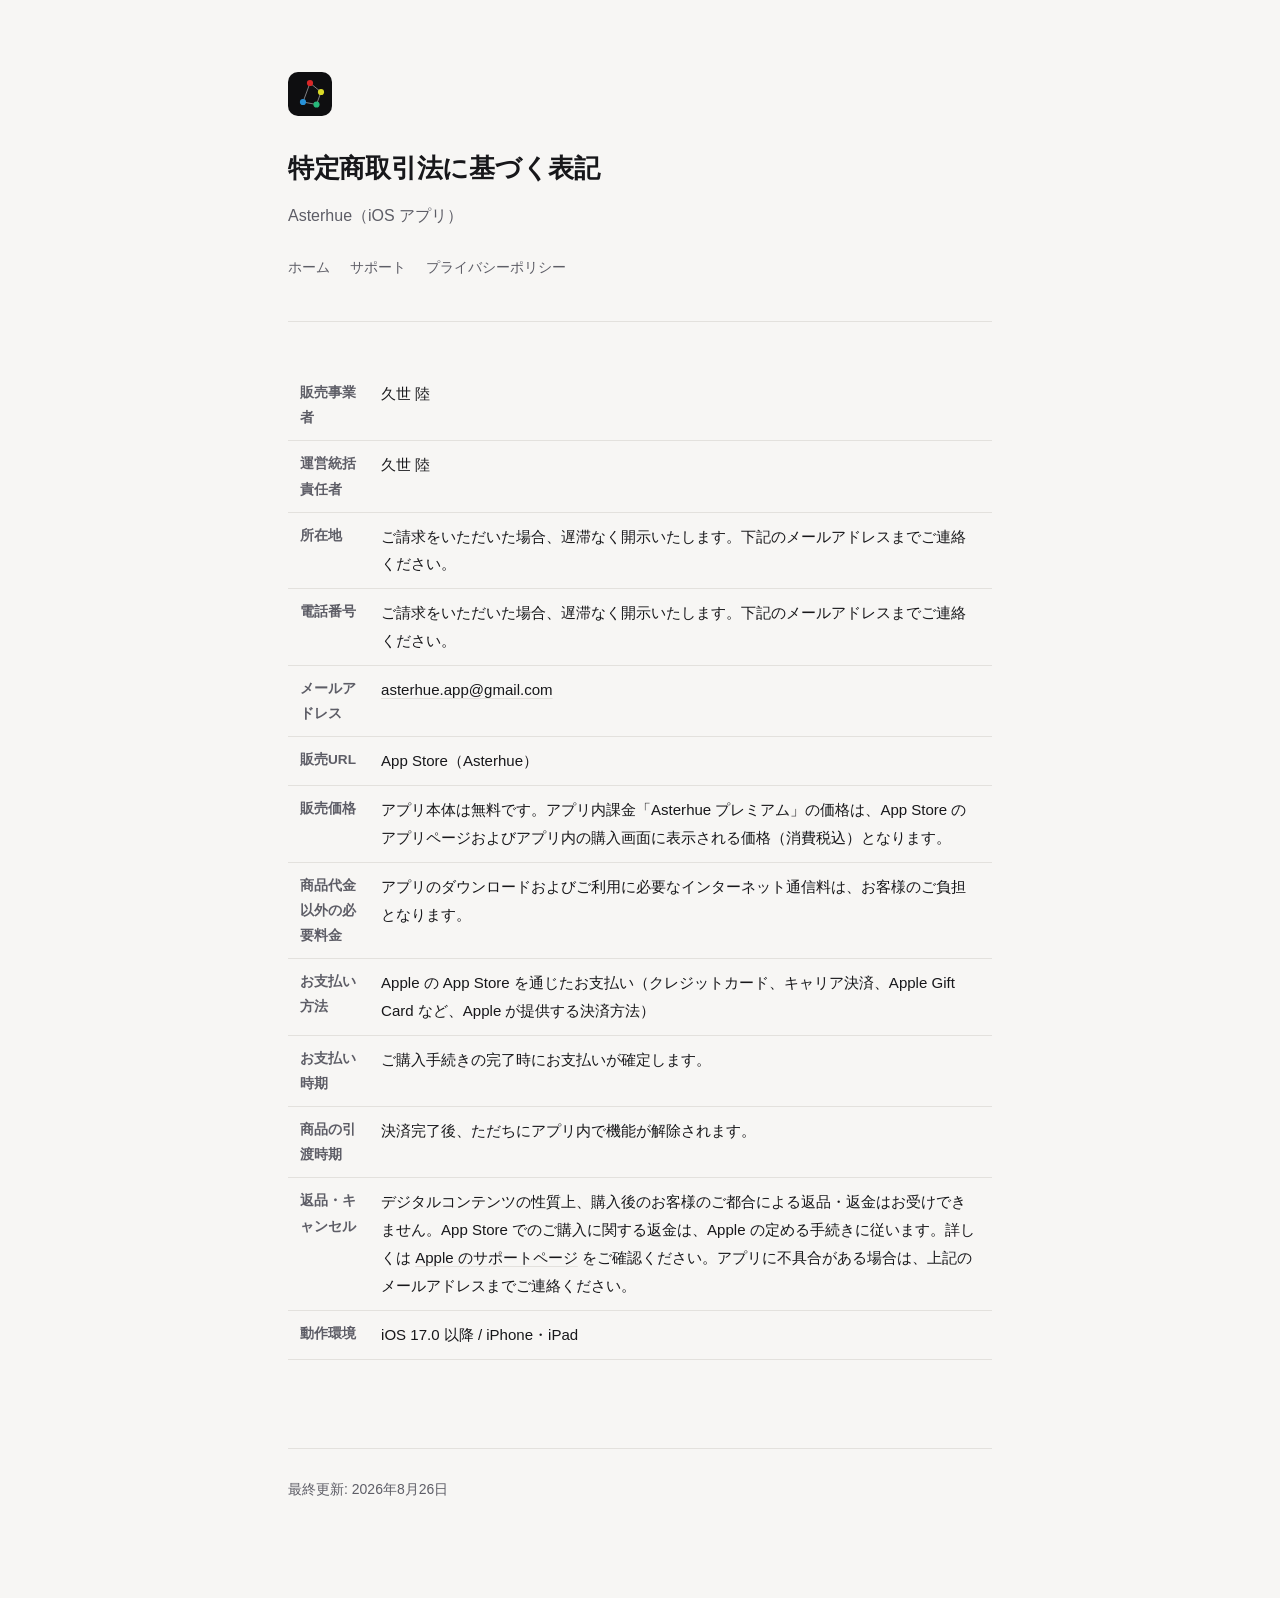
==== tokushoho.html @ fd99e1c4 "Update site — 2026-08-30 17:23" ====
<!doctype html>
<html lang="ja">
<head>
<meta charset="utf-8">
<meta name="viewport" content="width=device-width, initial-scale=1">
<title>特定商取引法に基づく表記 — Asterhue</title>
<link rel="stylesheet" href="style.css">
</head>
<body>
<div class="wrap">

<header id="top">
  <svg class="mark" width="44" height="44" viewBox="0 0 44 44" fill="none" xmlns="http://www.w3.org/2000/svg" aria-hidden="true">
    <rect width="44" height="44" rx="10" fill="#0E0E10"/>
    <path d="M22 11 L33 20 L28.5 32.5 L15 30 Z" stroke="#F2F2F4" stroke-width="0.9" stroke-opacity="0.55" fill="none"/>
    <circle cx="22" cy="11" r="3.1" fill="#D92727"/>
    <circle cx="33" cy="20" r="3.1" fill="#D9D927"/>
    <circle cx="28.5" cy="32.5" r="3.1" fill="#27B87A"/>
    <circle cx="15" cy="30" r="3.1" fill="#2792D9"/>
  </svg>
  <h1>特定商取引法に基づく表記</h1>
  <p class="lede">Asterhue（iOS アプリ）</p>
  <nav>
    <a href="index.html">ホーム</a>
    <a href="support.html">サポート</a>
    <a href="privacy.html">プライバシーポリシー</a>
  </nav>
</header>

<table>
  <tr><th>販売事業者</th><td>久世 陸</td></tr>
  <tr><th>運営統括責任者</th><td>久世 陸</td></tr>
  <tr><th>所在地</th><td>ご請求をいただいた場合、遅滞なく開示いたします。下記のメールアドレスまでご連絡ください。</td></tr>
  <tr><th>電話番号</th><td>ご請求をいただいた場合、遅滞なく開示いたします。下記のメールアドレスまでご連絡ください。</td></tr>
  <tr><th>メールアドレス</th><td><a href="mailto:asterhue.app@gmail.com">asterhue.app@gmail.com</a></td></tr>
  <tr><th>販売URL</th><td>App Store（Asterhue）</td></tr>
  <tr><th>販売価格</th><td>アプリ本体は無料です。アプリ内課金「Asterhue プレミアム」の価格は、App Store のアプリページおよびアプリ内の購入画面に表示される価格（消費税込）となります。</td></tr>
  <tr><th>商品代金以外の必要料金</th><td>アプリのダウンロードおよびご利用に必要なインターネット通信料は、お客様のご負担となります。</td></tr>
  <tr><th>お支払い方法</th><td>Apple の App Store を通じたお支払い（クレジットカード、キャリア決済、Apple Gift Card など、Apple が提供する決済方法）</td></tr>
  <tr><th>お支払い時期</th><td>ご購入手続きの完了時にお支払いが確定します。</td></tr>
  <tr><th>商品の引渡時期</th><td>決済完了後、ただちにアプリ内で機能が解除されます。</td></tr>
  <tr><th>返品・キャンセル</th><td>デジタルコンテンツの性質上、購入後のお客様のご都合による返品・返金はお受けできません。App Store でのご購入に関する返金は、Apple の定める手続きに従います。詳しくは <a href="https://support.apple.com/ja-jp/HT204084">Apple のサポートページ</a> をご確認ください。アプリに不具合がある場合は、上記のメールアドレスまでご連絡ください。</td></tr>
  <tr><th>動作環境</th><td>iOS 17.0 以降 / iPhone・iPad</td></tr>
</table>

<footer>
  <p class="meta">最終更新: 2026年8月26日</p>
</footer>

</div>
</body>
</html>
---- style.css ----
/* Asterhue support site. One stylesheet, no external assets: these pages have to load
   for an App Store reviewer on a bad connection, and for a user tapping through from
   Settings, without depending on anything we do not control. */

:root {
  --ink: #17171a;
  --ink-soft: #5d5d66;
  --ground: #f7f6f4;
  --card: #ffffff;
  --hairline: #e3e1dd;
  --accent: #47474f;
}

@media (prefers-color-scheme: dark) {
  :root {
    --ink: #ececf0;
    --ink-soft: #9a9aa4;
    --ground: #0e0e10;
    --card: #17171a;
    --hairline: #2a2a2f;
    --accent: #c8c8d0;
  }
}

* { box-sizing: border-box; }

body {
  margin: 0;
  padding: 0 24px 96px;
  background: var(--ground);
  color: var(--ink);
  font: 16px/1.85 -apple-system, BlinkMacSystemFont, "Hiragino Sans",
        "Helvetica Neue", Arial, sans-serif;
  -webkit-text-size-adjust: 100%;
}

.wrap { max-width: 44rem; margin: 0 auto; }

header {
  padding: 72px 0 40px;
  border-bottom: 1px solid var(--hairline);
  margin-bottom: 48px;
}

.mark {
  display: block;
  width: 44px;
  height: 44px;
  margin-bottom: 28px;
}

h1 { font-size: 1.65rem; font-weight: 600; letter-spacing: -0.01em; margin: 0 0 8px; }
h2 {
  font-size: 1.15rem;
  font-weight: 600;
  letter-spacing: -0.005em;
  margin: 56px 0 12px;
  padding-top: 8px;
}
h3 { font-size: 1rem; font-weight: 600; margin: 32px 0 8px; }

p, li { color: var(--ink); }
p { margin: 0 0 16px; }
ul { margin: 0 0 16px; padding-left: 1.35em; }
li { margin-bottom: 8px; }

.lede { color: var(--ink-soft); margin-bottom: 0; }
.meta { color: var(--ink-soft); font-size: 0.875rem; margin: 0; }

a { color: var(--ink); text-underline-offset: 3px; text-decoration-color: var(--hairline); }
a:hover { text-decoration-color: var(--ink); }

nav { display: flex; gap: 20px; flex-wrap: wrap; margin-top: 24px; font-size: 0.9rem; }
nav a { color: var(--ink-soft); text-decoration: none; }
nav a:hover { color: var(--ink); }

/* The language divider: both languages live on one page so nothing depends on a
   script running, or on guessing the reader's locale. */
.lang-rule {
  margin: 88px 0 0;
  border: 0;
  border-top: 1px solid var(--hairline);
}

.card {
  background: var(--card);
  border: 1px solid var(--hairline);
  border-radius: 14px;
  padding: 20px 24px;
  margin: 24px 0;
}

.card p:last-child, .card ul:last-child { margin-bottom: 0; }

table { width: 100%; border-collapse: collapse; margin: 0 0 16px; font-size: 0.94rem; }
th, td { text-align: left; padding: 10px 12px; border-bottom: 1px solid var(--hairline); vertical-align: top; }
th { font-weight: 600; color: var(--ink-soft); font-size: 0.85rem; }

footer {
  margin-top: 88px;
  padding-top: 28px;
  border-top: 1px solid var(--hairline);
  color: var(--ink-soft);
  font-size: 0.875rem;
}
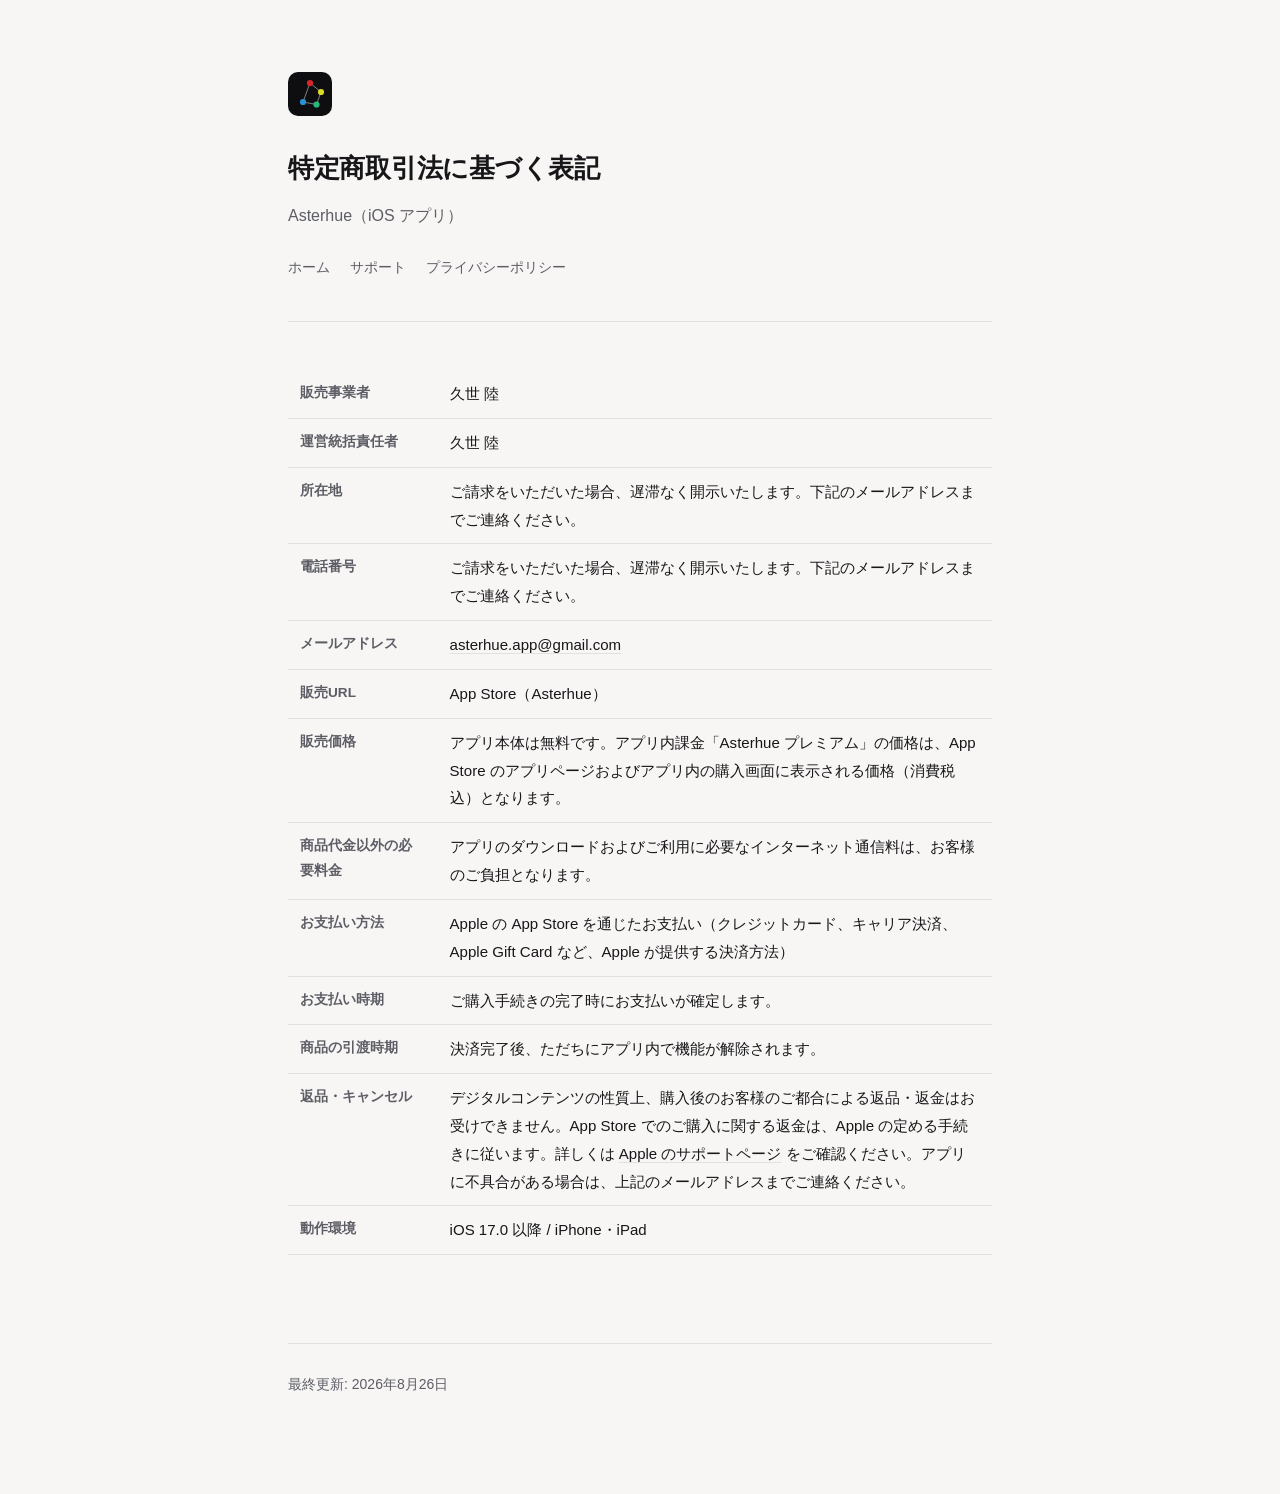
==== commit bea5ede5: "Update site — 2026-08-30 17:26" ====
--- a/tokushoho.html
+++ b/tokushoho.html
@@ -27,7 +27,7 @@
   </nav>
 </header>
 
-<table>
+<table class="spec">
   <tr><th>販売事業者</th><td>久世 陸</td></tr>
   <tr><th>運営統括責任者</th><td>久世 陸</td></tr>
   <tr><th>所在地</th><td>ご請求をいただいた場合、遅滞なく開示いたします。下記のメールアドレスまでご連絡ください。</td></tr>
--- a/style.css
+++ b/style.css
@@ -96,6 +96,18 @@
 th, td { text-align: left; padding: 10px 12px; border-bottom: 1px solid var(--hairline); vertical-align: top; }
 th { font-weight: 600; color: var(--ink-soft); font-size: 0.85rem; }
 
+/* A definition table: labels down the first column rather than across the top. Left to
+   the rule above, the browser squeezes that column until short labels break mid-word. */
+.spec { table-layout: fixed; }
+.spec th { width: 11em; padding-right: 20px; }
+
+@media (max-width: 560px) {
+  /* 11em of label leaves too little for the value, so the pair stacks instead. */
+  .spec, .spec tbody, .spec tr, .spec th, .spec td { display: block; width: auto; }
+  .spec th { border-bottom: 0; padding: 14px 0 0; }
+  .spec td { padding: 2px 0 14px; border-bottom: 1px solid var(--hairline); }
+}
+
 footer {
   margin-top: 88px;
   padding-top: 28px;
